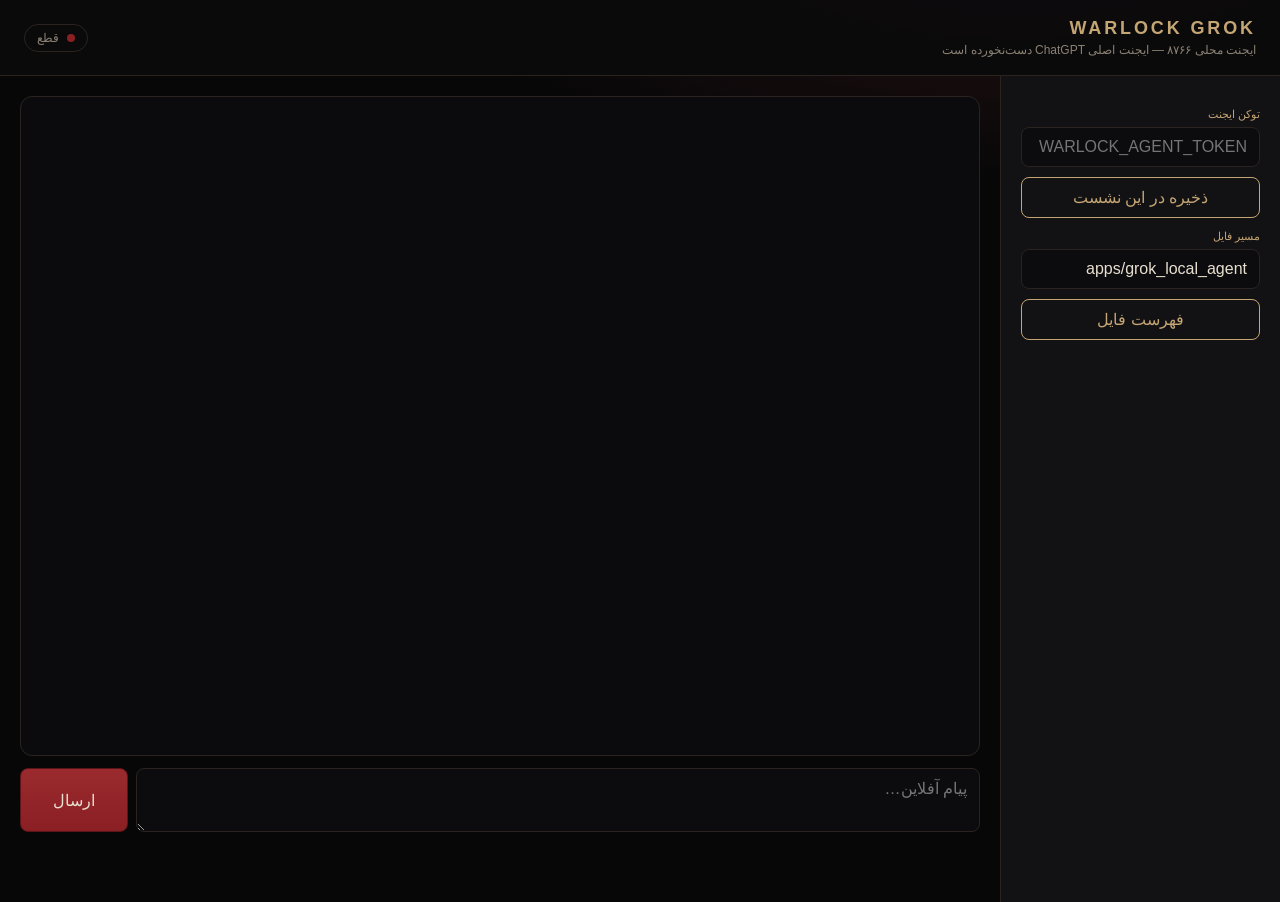
==== apps/grok_local_agent/static/index.html @ 591e2f80 "Add Warlock Grok Agent browser UI at / (0.3.4)." ====
<!DOCTYPE html>
<html lang="fa" dir="rtl">
<head>
  <meta charset="utf-8" />
  <meta name="viewport" content="width=device-width, initial-scale=1" />
  <title>Warlock Grok Agent</title>
  <style>
    :root {
      --bg: #070708;
      --panel: #121114;
      --line: #2a2420;
      --gold: #c4a574;
      --blood: #8a1f24;
      --ivory: #e8dfd0;
      --mute: #8b8174;
      --ok: #6fbf73;
    }
    * { box-sizing: border-box; }
    body {
      margin: 0;
      min-height: 100vh;
      font-family: "Segoe UI", Tahoma, sans-serif;
      background:
        radial-gradient(1200px 500px at 80% -10%, #2a1214 0%, transparent 55%),
        var(--bg);
      color: var(--ivory);
    }
    header {
      display: flex;
      align-items: center;
      justify-content: space-between;
      gap: 16px;
      padding: 18px 24px;
      border-bottom: 1px solid var(--line);
      background: rgba(10, 10, 12, 0.9);
    }
    h1 {
      margin: 0;
      font-size: 18px;
      letter-spacing: 0.16em;
      text-transform: uppercase;
      color: var(--gold);
    }
    .sub { color: var(--mute); font-size: 12px; margin-top: 4px; }
    .badge {
      display: inline-flex;
      align-items: center;
      gap: 8px;
      border: 1px solid var(--line);
      padding: 6px 12px;
      border-radius: 999px;
      font-size: 12px;
      color: var(--mute);
    }
    .dot { width: 8px; height: 8px; border-radius: 50%; background: var(--blood); }
    .dot.ok { background: var(--ok); }
    main {
      display: grid;
      grid-template-columns: 280px 1fr;
      min-height: calc(100vh - 74px);
    }
    aside, section {
      padding: 20px;
    }
    aside {
      border-left: 1px solid var(--line);
      background: var(--panel);
    }
    label { display: block; font-size: 11px; color: var(--gold); margin: 12px 0 6px; }
    input, textarea, button {
      width: 100%;
      font: inherit;
      color: var(--ivory);
      background: #0c0c0e;
      border: 1px solid var(--line);
      border-radius: 8px;
    }
    input, textarea { padding: 10px 12px; }
    button {
      cursor: pointer;
      padding: 10px 12px;
      background: linear-gradient(#9a2a2e, var(--blood));
      border-color: #5c1619;
      margin-top: 10px;
    }
    button.ghost { background: transparent; color: var(--gold); border-color: var(--gold); }
    #log {
      height: calc(100vh - 240px);
      overflow: auto;
      border: 1px solid var(--line);
      border-radius: 12px;
      padding: 16px;
      background: #0b0b0d;
    }
    .msg { margin: 0 0 14px; line-height: 1.55; white-space: pre-wrap; }
    .msg.user { color: var(--gold); }
    .msg.agent { color: var(--ivory); }
    .msg.err { color: #e07070; }
    #composer { display: flex; gap: 8px; margin-top: 12px; }
    #composer textarea { min-height: 64px; resize: vertical; }
    #composer button { width: 120px; margin: 0; }
    #files { font-size: 12px; color: var(--mute); max-height: 220px; overflow: auto; }
    @media (max-width: 800px) {
      main { grid-template-columns: 1fr; }
      aside { border-left: 0; border-top: 1px solid var(--line); }
    }
  </style>
</head>
<body>
  <header>
    <div>
      <h1>Warlock Grok</h1>
      <div class="sub">ایجنت محلی ۸۷۶۶ — ایجنت اصلی ChatGPT دست‌نخورده است</div>
    </div>
    <div class="badge"><span class="dot" id="dot"></span><span id="status">در حال اتصال…</span></div>
  </header>
  <main>
    <aside>
      <label>توکن ایجنت</label>
      <input id="token" type="password" placeholder="WARLOCK_AGENT_TOKEN" />
      <button class="ghost" id="save">ذخیره در این نشست</button>
      <label>مسیر فایل</label>
      <input id="path" value="apps/grok_local_agent" />
      <button class="ghost" id="list">فهرست فایل</button>
      <div id="files"></div>
    </aside>
    <section>
      <div id="log"></div>
      <div id="composer">
        <textarea id="msg" placeholder="پیام آفلاین…"></textarea>
        <button id="send">ارسال</button>
      </div>
    </section>
  </main>
  <script>
    const tokenEl = document.getElementById("token");
    const logEl = document.getElementById("log");
    const filesEl = document.getElementById("files");
    tokenEl.value = sessionStorage.getItem("grok_agent_token") || "";

    function add(cls, text) {
      const p = document.createElement("p");
      p.className = "msg " + cls;
      p.textContent = text;
      logEl.appendChild(p);
      logEl.scrollTop = logEl.scrollHeight;
    }

    function headers() {
      const tok = tokenEl.value.trim();
      return tok ? { "Authorization": "Bearer " + tok, "Content-Type": "application/json" } : { "Content-Type": "application/json" };
    }

    async function refreshHealth() {
      try {
        const r = await fetch("/health");
        const d = await r.json();
        document.getElementById("dot").className = "dot ok";
        document.getElementById("status").textContent =
          d.version + " · " + (d.offline ? "offline" : "live") + " · " + d.status;
      } catch {
        document.getElementById("dot").className = "dot";
        document.getElementById("status").textContent = "قطع";
      }
    }

    document.getElementById("save").onclick = () => {
      sessionStorage.setItem("grok_agent_token", tokenEl.value.trim());
      add("agent", "توکن در این نشست ذخیره شد.");
    };

    document.getElementById("list").onclick = async () => {
      const path = document.getElementById("path").value.trim() || ".";
      const r = await fetch("/files/list", { method: "POST", headers: headers(), body: JSON.stringify({ path }) });
      const d = await r.json();
      if (!r.ok) { add("err", d.detail || "list failed"); return; }
      filesEl.textContent = (d.files || []).join("\n");
    };

    async function send() {
      const message = document.getElementById("msg").value.trim();
      if (!message) return;
      add("user", message);
      document.getElementById("msg").value = "";
      const r = await fetch("/grok/chat", { method: "POST", headers: headers(), body: JSON.stringify({ message }) });
      const d = await r.json();
      if (!r.ok) { add("err", typeof d.detail === "string" ? d.detail : JSON.stringify(d.detail)); return; }
      add("agent", (d.mode ? "[" + d.mode + "] " : "") + (d.content || ""));
    }
    document.getElementById("send").onclick = send;
    document.getElementById("msg").addEventListener("keydown", (e) => {
      if (e.key === "Enter" && !e.shiftKey) { e.preventDefault(); send(); }
    });
    refreshHealth();
    setInterval(refreshHealth, 8000);
  </script>
</body>
</html>
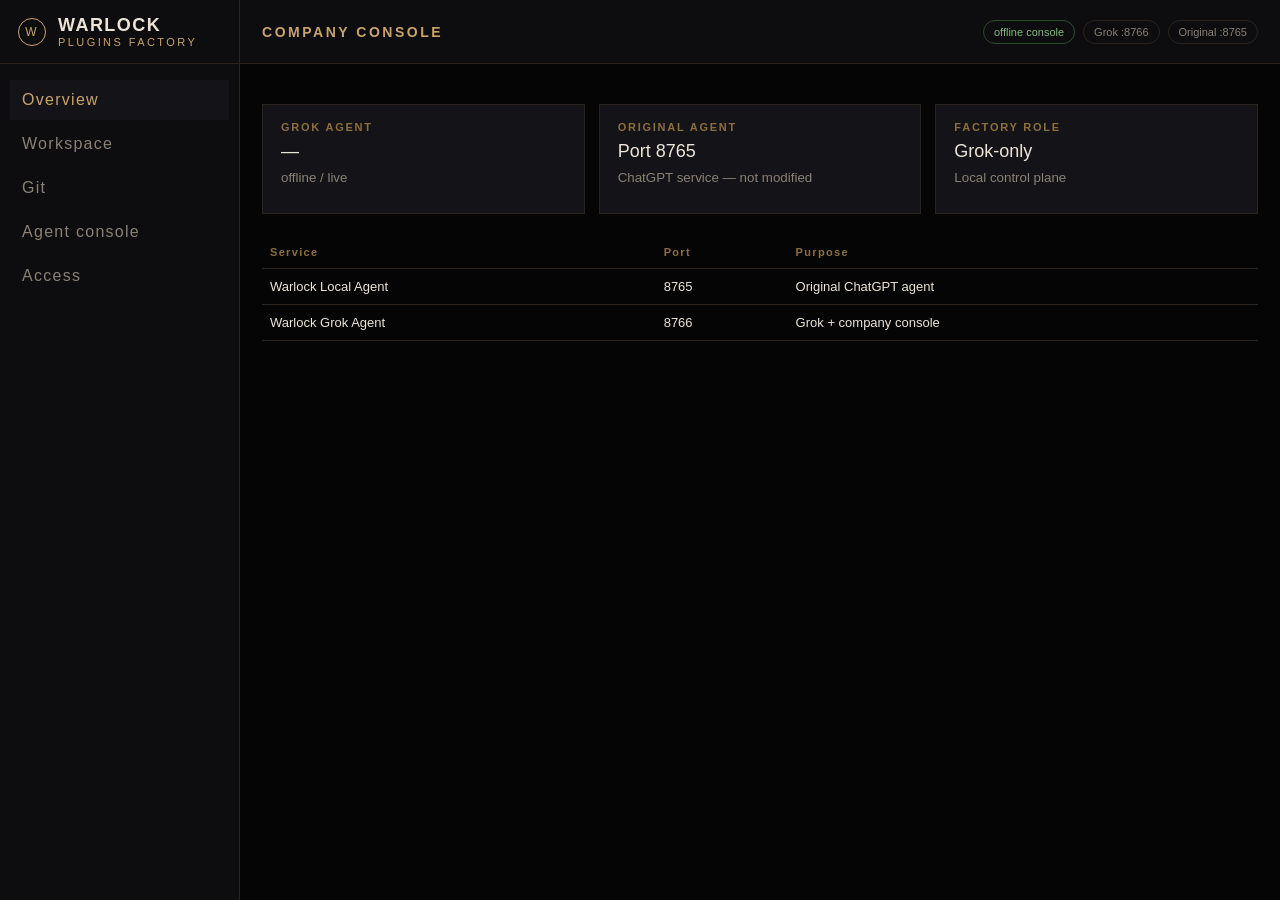
==== commit bcb02cbb: "Replace Grok messenger with Warlock company dashboard UI." ====
--- a/apps/grok_local_agent/static/index.html
+++ b/apps/grok_local_agent/static/index.html
@@ -1,198 +1,229 @@
 <!DOCTYPE html>
-<html lang="fa" dir="rtl">
+<html lang="en">
 <head>
   <meta charset="utf-8" />
   <meta name="viewport" content="width=device-width, initial-scale=1" />
-  <title>Warlock Grok Agent</title>
+  <title>Warlock Plugins Factory</title>
   <style>
     :root {
-      --bg: #070708;
-      --panel: #121114;
-      --line: #2a2420;
-      --gold: #c4a574;
-      --blood: #8a1f24;
-      --ivory: #e8dfd0;
-      --mute: #8b8174;
-      --ok: #6fbf73;
+      --void: #050506;
+      --panel: #0d0d10;
+      --raised: #141418;
+      --line: #2b241c;
+      --gold: #c9a36a;
+      --gold-dim: #8d6e3e;
+      --blood: #7a161b;
+      --ivory: #ece4d6;
+      --mute: #8a8175;
+      --ok: #7dba7a;
     }
     * { box-sizing: border-box; }
+    html, body { height: 100%; margin: 0; }
     body {
-      margin: 0;
-      min-height: 100vh;
-      font-family: "Segoe UI", Tahoma, sans-serif;
-      background:
-        radial-gradient(1200px 500px at 80% -10%, #2a1214 0%, transparent 55%),
-        var(--bg);
+      font-family: "Trebuchet MS", "Segoe UI", sans-serif;
+      background: var(--void);
       color: var(--ivory);
-    }
-    header {
+      display: grid;
+      grid-template-columns: 240px 1fr;
+      grid-template-rows: 64px 1fr;
+    }
+    .mark {
+      grid-column: 1;
+      grid-row: 1;
       display: flex;
       align-items: center;
-      justify-content: space-between;
-      gap: 16px;
-      padding: 18px 24px;
+      gap: 12px;
+      padding: 0 18px;
+      border-right: 1px solid var(--line);
       border-bottom: 1px solid var(--line);
-      background: rgba(10, 10, 12, 0.9);
-    }
-    h1 {
-      margin: 0;
-      font-size: 18px;
-      letter-spacing: 0.16em;
-      text-transform: uppercase;
+      background: var(--panel);
+      letter-spacing: 0.22em;
+      font-size: 11px;
       color: var(--gold);
     }
-    .sub { color: var(--mute); font-size: 12px; margin-top: 4px; }
-    .badge {
-      display: inline-flex;
-      align-items: center;
-      gap: 8px;
-      border: 1px solid var(--line);
-      padding: 6px 12px;
-      border-radius: 999px;
-      font-size: 12px;
-      color: var(--mute);
-    }
-    .dot { width: 8px; height: 8px; border-radius: 50%; background: var(--blood); }
-    .dot.ok { background: var(--ok); }
-    main {
-      display: grid;
-      grid-template-columns: 280px 1fr;
-      min-height: calc(100vh - 74px);
-    }
-    aside, section {
-      padding: 20px;
-    }
-    aside {
-      border-left: 1px solid var(--line);
-      background: var(--panel);
-    }
-    label { display: block; font-size: 11px; color: var(--gold); margin: 12px 0 6px; }
-    input, textarea, button {
-      width: 100%;
-      font: inherit;
-      color: var(--ivory);
-      background: #0c0c0e;
-      border: 1px solid var(--line);
-      border-radius: 8px;
-    }
-    input, textarea { padding: 10px 12px; }
-    button {
-      cursor: pointer;
-      padding: 10px 12px;
-      background: linear-gradient(#9a2a2e, var(--blood));
-      border-color: #5c1619;
-      margin-top: 10px;
-    }
-    button.ghost { background: transparent; color: var(--gold); border-color: var(--gold); }
-    #log {
-      height: calc(100vh - 240px);
-      overflow: auto;
-      border: 1px solid var(--line);
-      border-radius: 12px;
-      padding: 16px;
-      background: #0b0b0d;
-    }
-    .msg { margin: 0 0 14px; line-height: 1.55; white-space: pre-wrap; }
-    .msg.user { color: var(--gold); }
-    .msg.agent { color: var(--ivory); }
-    .msg.err { color: #e07070; }
-    #composer { display: flex; gap: 8px; margin-top: 12px; }
-    #composer textarea { min-height: 64px; resize: vertical; }
-    #composer button { width: 120px; margin: 0; }
-    #files { font-size: 12px; color: var(--mute); max-height: 220px; overflow: auto; }
-    @media (max-width: 800px) {
-      main { grid-template-columns: 1fr; }
-      aside { border-left: 0; border-top: 1px solid var(--line); }
+    .mark b { font-size: 18px; color: var(--ivory); letter-spacing: 0.08em; }
+    .seal {
+      width: 28px; height: 28px; border-radius: 50%;
+      border: 1px solid var(--gold);
+      display: grid; place-items: center;
+      color: var(--gold); font-size: 12px;
+    }
+    header {
+      display: flex; align-items: center; justify-content: space-between;
+      padding: 0 22px; border-bottom: 1px solid var(--line); background: var(--panel);
+    }
+    header h1 { margin: 0; font-size: 14px; font-weight: 600; letter-spacing: 0.18em; text-transform: uppercase; color: var(--gold); }
+    nav {
+      grid-row: 2; border-right: 1px solid var(--line); background: var(--panel); padding: 16px 10px;
+    }
+    nav button {
+      width: 100%; text-align: left; background: transparent; color: var(--mute);
+      border: 0; padding: 11px 12px; margin: 0 0 4px; cursor: pointer; font: inherit; letter-spacing: 0.08em;
+    }
+    nav button.on, nav button:hover { color: var(--gold); background: var(--raised); }
+    main { padding: 22px; overflow: auto; }
+    .chips { display: flex; gap: 8px; }
+    .chip { font-size: 11px; border: 1px solid var(--line); padding: 5px 10px; border-radius: 999px; color: var(--mute); }
+    .chip.ok { color: var(--ok); border-color: #2d4a2c; }
+    .grid { display: grid; grid-template-columns: repeat(3, 1fr); gap: 14px; margin: 18px 0 22px; }
+    .card {
+      background: var(--raised); border: 1px solid var(--line); padding: 16px 18px; min-height: 110px;
+    }
+    .card h3 { margin: 0 0 8px; font-size: 11px; letter-spacing: 0.16em; color: var(--gold-dim); text-transform: uppercase; }
+    .card p { margin: 0; font-size: 18px; }
+    .card small { color: var(--mute); display: block; margin-top: 8px; }
+    table { width: 100%; border-collapse: collapse; font-size: 13px; }
+    th, td { text-align: left; padding: 10px 8px; border-bottom: 1px solid var(--line); }
+    th { color: var(--gold-dim); font-size: 11px; letter-spacing: 0.12em; }
+    input, textarea {
+      width: 100%; background: #09090b; color: var(--ivory); border: 1px solid var(--line);
+      padding: 10px; font: inherit;
+    }
+    .row { display: flex; gap: 8px; margin: 10px 0; }
+    .btn {
+      background: var(--blood); border: 1px solid #4c0e12; color: var(--ivory);
+      padding: 10px 14px; cursor: pointer; letter-spacing: 0.08em; font: inherit;
+    }
+    .btn.ghost { background: transparent; color: var(--gold); border-color: var(--gold-dim); }
+    pre {
+      background: #09090b; border: 1px solid var(--line); padding: 12px; min-height: 180px;
+      overflow: auto; color: var(--mute); white-space: pre-wrap;
+    }
+    .hidden { display: none; }
+    @media (max-width: 900px) {
+      body { grid-template-columns: 1fr; grid-template-rows: 56px auto 1fr; }
+      nav { grid-row: auto; display: flex; overflow: auto; border-right: 0; border-bottom: 1px solid var(--line); }
+      .grid { grid-template-columns: 1fr; }
     }
   </style>
 </head>
 <body>
+  <div class="mark"><span class="seal">W</span><div><b>WARLOCK</b><br>PLUGINS FACTORY</div></div>
   <header>
-    <div>
-      <h1>Warlock Grok</h1>
-      <div class="sub">ایجنت محلی ۸۷۶۶ — ایجنت اصلی ChatGPT دست‌نخورده است</div>
-    </div>
-    <div class="badge"><span class="dot" id="dot"></span><span id="status">در حال اتصال…</span></div>
+    <h1>Company console</h1>
+    <div class="chips">
+      <span class="chip ok" id="healthChip">…</span>
+      <span class="chip">Grok :8766</span>
+      <span class="chip">Original :8765</span>
+    </div>
   </header>
+  <nav>
+    <button class="on" data-view="overview">Overview</button>
+    <button data-view="files">Workspace</button>
+    <button data-view="git">Git</button>
+    <button data-view="console">Agent console</button>
+    <button data-view="access">Access</button>
+  </nav>
   <main>
-    <aside>
-      <label>توکن ایجنت</label>
-      <input id="token" type="password" placeholder="WARLOCK_AGENT_TOKEN" />
-      <button class="ghost" id="save">ذخیره در این نشست</button>
-      <label>مسیر فایل</label>
-      <input id="path" value="apps/grok_local_agent" />
-      <button class="ghost" id="list">فهرست فایل</button>
-      <div id="files"></div>
-    </aside>
-    <section>
-      <div id="log"></div>
-      <div id="composer">
-        <textarea id="msg" placeholder="پیام آفلاین…"></textarea>
-        <button id="send">ارسال</button>
-      </div>
-    </section>
+    <div id="overview">
+      <div class="grid">
+        <div class="card"><h3>Grok agent</h3><p id="v">—</p><small id="mode">offline / live</small></div>
+        <div class="card"><h3>Original agent</h3><p>Port 8765</p><small>ChatGPT service — not modified</small></div>
+        <div class="card"><h3>Factory role</h3><p>Grok-only</p><small>Local control plane</small></div>
+      </div>
+      <table>
+        <thead><tr><th>Service</th><th>Port</th><th>Purpose</th></tr></thead>
+        <tbody>
+          <tr><td>Warlock Local Agent</td><td>8765</td><td>Original ChatGPT agent</td></tr>
+          <tr><td>Warlock Grok Agent</td><td>8766</td><td>Grok + company console</td></tr>
+        </tbody>
+      </table>
+    </div>
+
+    <div id="files" class="hidden">
+      <div class="row">
+        <input id="path" value="apps/grok_local_agent" />
+        <button class="btn" id="listBtn">List</button>
+        <button class="btn ghost" id="readBtn">Read</button>
+      </div>
+      <pre id="fileOut">Workspace listing uses the same permission gate as the original agent.</pre>
+    </div>
+
+    <div id="git" class="hidden">
+      <div class="row">
+        <button class="btn" id="stBtn">Status</button>
+        <button class="btn ghost" id="brBtn">Branch</button>
+        <button class="btn ghost" id="dfBtn">Diff</button>
+      </div>
+      <pre id="gitOut"></pre>
+    </div>
+
+    <div id="console" class="hidden">
+      <p class="chip">Not a public messenger. Internal operator console only.</p>
+      <div class="row"><textarea id="msg" rows="3" placeholder="Operator note / offline ping"></textarea></div>
+      <button class="btn" id="sendBtn">Dispatch</button>
+      <pre id="conOut"></pre>
+    </div>
+
+    <div id="access" class="hidden">
+      <p>Paste the local agent token. It stays in this browser session only.</p>
+      <div class="row">
+        <input id="token" type="password" placeholder="WARLOCK_AGENT_TOKEN" />
+        <button class="btn" id="saveBtn">Save session</button>
+      </div>
+    </div>
   </main>
   <script>
+    const views = ["overview","files","git","console","access"];
+    document.querySelectorAll("nav button").forEach(btn => {
+      btn.onclick = () => {
+        document.querySelectorAll("nav button").forEach(b => b.classList.remove("on"));
+        btn.classList.add("on");
+        views.forEach(v => document.getElementById(v).classList.toggle("hidden", v !== btn.dataset.view));
+      };
+    });
     const tokenEl = document.getElementById("token");
-    const logEl = document.getElementById("log");
-    const filesEl = document.getElementById("files");
     tokenEl.value = sessionStorage.getItem("grok_agent_token") || "";
-
-    function add(cls, text) {
-      const p = document.createElement("p");
-      p.className = "msg " + cls;
-      p.textContent = text;
-      logEl.appendChild(p);
-      logEl.scrollTop = logEl.scrollHeight;
-    }
-
     function headers() {
-      const tok = tokenEl.value.trim();
-      return tok ? { "Authorization": "Bearer " + tok, "Content-Type": "application/json" } : { "Content-Type": "application/json" };
-    }
-
-    async function refreshHealth() {
+      const t = tokenEl.value.trim();
+      const h = { "Content-Type": "application/json" };
+      if (t) h.Authorization = "Bearer " + t;
+      return h;
+    }
+    async function j(url, opt) {
+      const r = await fetch(url, opt);
+      const d = await r.json().catch(() => ({}));
+      if (!r.ok) throw new Error(d.detail || r.status);
+      return d;
+    }
+    async function health() {
       try {
-        const r = await fetch("/health");
-        const d = await r.json();
-        document.getElementById("dot").className = "dot ok";
-        document.getElementById("status").textContent =
-          d.version + " · " + (d.offline ? "offline" : "live") + " · " + d.status;
+        const d = await j("/health");
+        document.getElementById("healthChip").textContent = d.version + " · " + (d.offline ? "offline" : "live") + " · " + d.status;
+        document.getElementById("v").textContent = d.version;
+        document.getElementById("mode").textContent = d.offline ? "Offline factory mode" : "Live API";
       } catch {
-        document.getElementById("dot").className = "dot";
-        document.getElementById("status").textContent = "قطع";
+        document.getElementById("healthChip").textContent = "offline console";
       }
     }
-
-    document.getElementById("save").onclick = () => {
+    document.getElementById("saveBtn").onclick = () => {
       sessionStorage.setItem("grok_agent_token", tokenEl.value.trim());
-      add("agent", "توکن در این نشست ذخیره شد.");
-    };
-
-    document.getElementById("list").onclick = async () => {
+    };
+    document.getElementById("listBtn").onclick = async () => {
       const path = document.getElementById("path").value.trim() || ".";
-      const r = await fetch("/files/list", { method: "POST", headers: headers(), body: JSON.stringify({ path }) });
-      const d = await r.json();
-      if (!r.ok) { add("err", d.detail || "list failed"); return; }
-      filesEl.textContent = (d.files || []).join("\n");
-    };
-
-    async function send() {
+      const d = await j("/files/list", { method: "POST", headers: headers(), body: JSON.stringify({ path }) });
+      document.getElementById("fileOut").textContent = (d.files || []).join("\n");
+    };
+    document.getElementById("readBtn").onclick = async () => {
+      const path = document.getElementById("path").value.trim();
+      const d = await j("/files/read", { method: "POST", headers: headers(), body: JSON.stringify({ path }) });
+      document.getElementById("fileOut").textContent = d.content || "";
+    };
+    async function git(which) {
+      const d = await j("/git/" + which, { headers: headers() });
+      document.getElementById("gitOut").textContent = d.output || JSON.stringify(d, null, 2);
+    }
+    document.getElementById("stBtn").onclick = () => git("status");
+    document.getElementById("brBtn").onclick = () => git("branch");
+    document.getElementById("dfBtn").onclick = () => git("diff");
+    document.getElementById("sendBtn").onclick = async () => {
       const message = document.getElementById("msg").value.trim();
       if (!message) return;
-      add("user", message);
-      document.getElementById("msg").value = "";
-      const r = await fetch("/grok/chat", { method: "POST", headers: headers(), body: JSON.stringify({ message }) });
-      const d = await r.json();
-      if (!r.ok) { add("err", typeof d.detail === "string" ? d.detail : JSON.stringify(d.detail)); return; }
-      add("agent", (d.mode ? "[" + d.mode + "] " : "") + (d.content || ""));
-    }
-    document.getElementById("send").onclick = send;
-    document.getElementById("msg").addEventListener("keydown", (e) => {
-      if (e.key === "Enter" && !e.shiftKey) { e.preventDefault(); send(); }
-    });
-    refreshHealth();
-    setInterval(refreshHealth, 8000);
+      const d = await j("/grok/chat", { method: "POST", headers: headers(), body: JSON.stringify({ message }) });
+      document.getElementById("conOut").textContent = (d.mode || "") + "\n" + (d.content || "");
+    };
+    health();
+    setInterval(health, 8000);
   </script>
 </body>
 </html>
